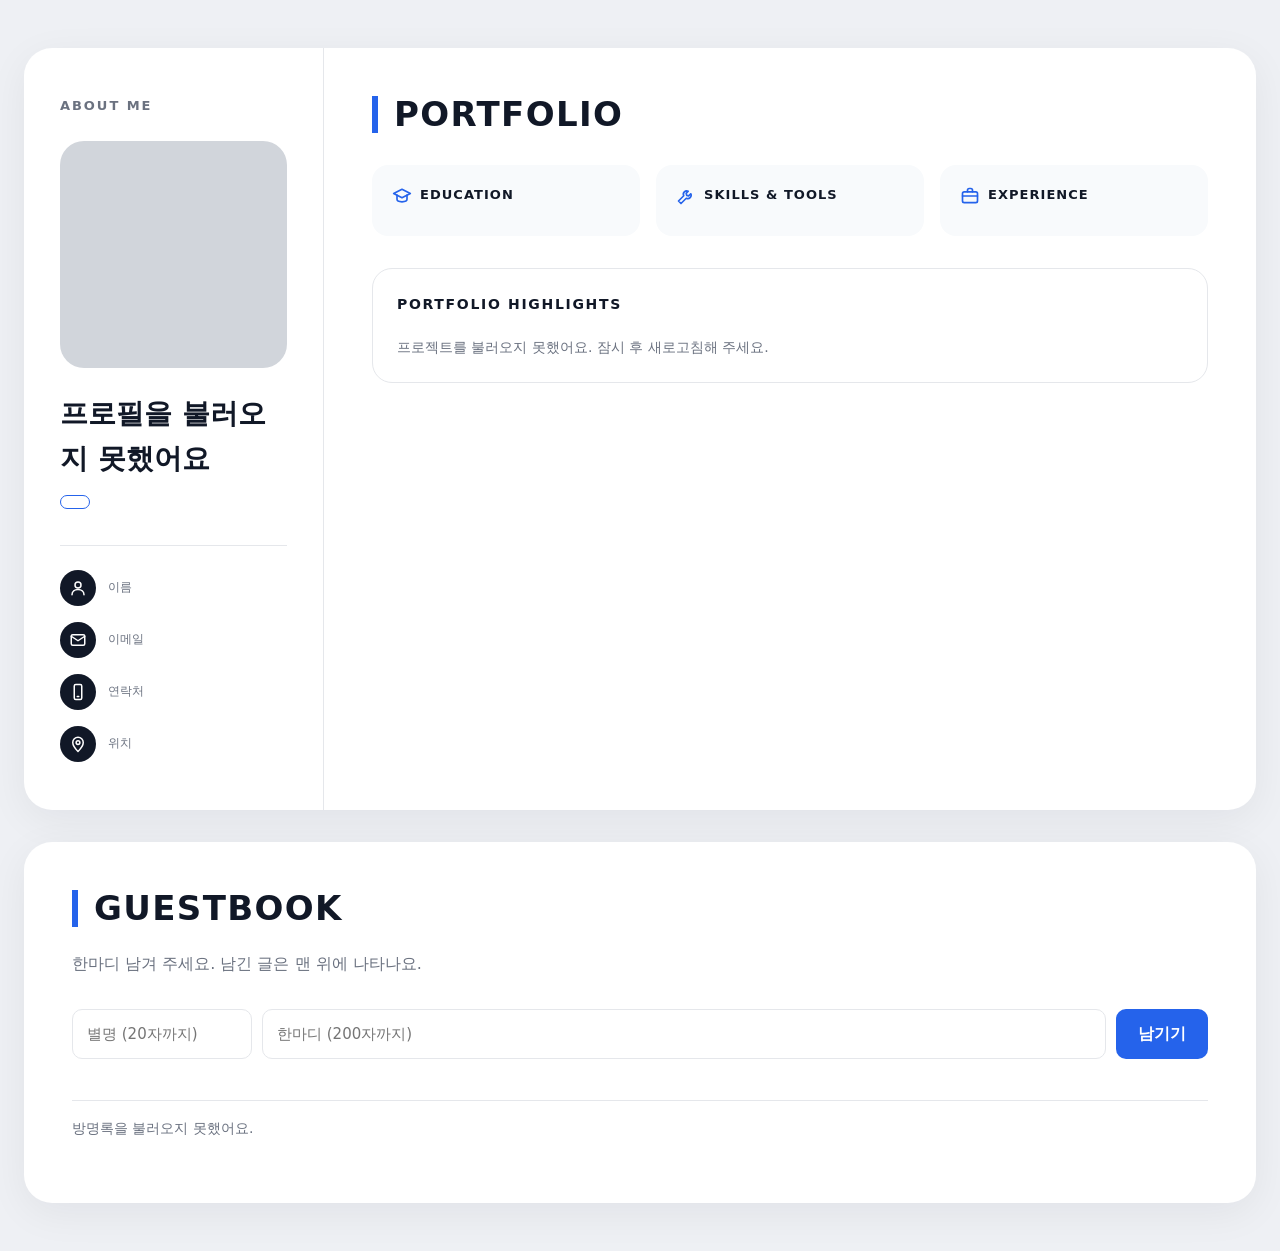
==== index.html @ c87ebfa6 "방문자 화면(index.html, style.css, script.js) 추가 Co-Authored-By: Claude Opus 5.5 <noreply@anthropic.com> " ====
<!doctype html>
<html lang="ko">
<head>
  <meta charset="utf-8">
  <meta name="viewport" content="width=device-width, initial-scale=1">
  <title>포트폴리오</title>
  <link rel="stylesheet" href="style.css">
</head>
<body>
  <main class="page">

    <!-- 흰 큰 카드 -->
    <section class="sheet">

      <!-- 왼쪽: ABOUT ME -->
      <aside class="about">
        <p class="label">ABOUT ME</p>

        <div class="photo" id="photo"></div>

        <h1 class="name" id="name">불러오는 중...</h1>
        <p class="job" id="job"></p>
        <p class="badge" id="badge" hidden></p>

        <ul class="contacts">
          <li>
            <span class="icon-dot">
              <svg viewBox="0 0 24 24"><circle cx="12" cy="8" r="4"/><path d="M4 21c0-4.4 3.6-7 8-7s8 2.6 8 7"/></svg>
            </span>
            <span><small>이름</small><b id="c-name"></b></span>
          </li>
          <li>
            <span class="icon-dot">
              <svg viewBox="0 0 24 24"><rect x="3" y="5" width="18" height="14" rx="2"/><path d="M3 7l9 6 9-6"/></svg>
            </span>
            <span><small>이메일</small><b id="c-email"></b></span>
          </li>
          <li>
            <span class="icon-dot">
              <svg viewBox="0 0 24 24"><rect x="7" y="2" width="10" height="20" rx="2"/><path d="M11 18h2"/></svg>
            </span>
            <span><small>연락처</small><b id="c-phone"></b></span>
          </li>
          <li>
            <span class="icon-dot">
              <svg viewBox="0 0 24 24"><path d="M12 22s7-7.2 7-12a7 7 0 0 0-14 0c0 4.8 7 12 7 12z"/><circle cx="12" cy="10" r="2.5"/></svg>
            </span>
            <span><small>위치</small><b id="c-location"></b></span>
          </li>
        </ul>
      </aside>

      <!-- 오른쪽: PORTFOLIO -->
      <div class="content">
        <h2 class="big-title">PORTFOLIO</h2>

        <p class="headline" id="headline"></p>
        <p class="intro" id="intro"></p>

        <div class="info-grid">
          <div class="info">
            <h3>
              <svg viewBox="0 0 24 24"><path d="M2 9l10-5 10 5-10 5z"/><path d="M6 11v5c0 1.7 2.7 3 6 3s6-1.3 6-3v-5"/></svg>
              EDUCATION
            </h3>
            <p id="education"></p>
          </div>
          <div class="info">
            <h3>
              <svg viewBox="0 0 24 24"><path d="M14.7 6.3a4 4 0 0 0-5.4 5.4L3 18l3 3 6.3-6.3a4 4 0 0 0 5.4-5.4l-2.5 2.5-2.4-.6-.6-2.4z"/></svg>
              SKILLS &amp; TOOLS
            </h3>
            <p id="skills"></p>
          </div>
          <div class="info">
            <h3>
              <svg viewBox="0 0 24 24"><rect x="3" y="7" width="18" height="13" rx="2"/><path d="M9 7V5a2 2 0 0 1 2-2h2a2 2 0 0 1 2 2v2"/><path d="M3 12h18"/></svg>
              EXPERIENCE
            </h3>
            <p id="experience"></p>
          </div>
        </div>

        <div class="highlights">
          <h3 class="box-title">PORTFOLIO HIGHLIGHTS</h3>
          <div class="cards" id="cards">
            <p class="empty">불러오는 중...</p>
          </div>
        </div>

        <blockquote class="quote" id="quote" hidden></blockquote>
      </div>
    </section>

    <!-- 방명록 상자 -->
    <section class="sheet guestbook">
      <h2 class="big-title">GUESTBOOK</h2>
      <p class="intro">한마디 남겨 주세요. 남긴 글은 맨 위에 나타나요.</p>

      <div class="gb-form">
        <input id="gb-nickname" type="text" maxlength="20" placeholder="별명 (20자까지)">
        <input id="gb-message" type="text" maxlength="200" placeholder="한마디 (200자까지)">
        <button type="button" id="gb-submit">남기기</button>
      </div>
      <p class="gb-status" id="gb-status"></p>

      <ul class="gb-list" id="gb-list">
        <li class="empty">불러오는 중...</li>
      </ul>
    </section>

  </main>

  <script src="script.js"></script>
</body>
</html>
---- style.css ----
/* ===== 기본 색과 글꼴 ===== */
:root {
  --bg: #eef0f4;        /* 연회색 바탕 */
  --white: #ffffff;
  --blue: #2563eb;      /* 파란 강조색 */
  --blue-soft: #eaf1ff;
  --text: #111827;
  --gray: #6b7280;
  --line: #e5e7eb;
  --placeholder: #d1d5db;
}

* { box-sizing: border-box; }

body {
  margin: 0;
  background: var(--bg);
  color: var(--text);
  font-family: "Pretendard", "Apple SD Gothic Neo", "Malgun Gothic", system-ui, sans-serif;
  line-height: 1.6;
}

.page {
  max-width: 1280px;
  margin: 0 auto;
  padding: 48px 24px;
}

/* ===== 흰 큰 카드 ===== */
.sheet {
  background: var(--white);
  border-radius: 28px;
  box-shadow: 0 10px 40px rgba(17, 24, 39, 0.06);
  display: grid;
  grid-template-columns: 300px 1fr;
}

/* ===== 왼쪽 ABOUT ME ===== */
.about {
  padding: 48px 36px;
  border-right: 1px solid var(--line);
}

.label {
  margin: 0 0 24px;
  font-size: 13px;
  font-weight: 800;
  letter-spacing: 0.15em;
  color: var(--gray);
}

.photo {
  width: 100%;
  aspect-ratio: 1 / 1;
  border-radius: 24px;
  background: var(--placeholder);   /* 사진이 없을 때 보이는 회색 자리 */
  overflow: hidden;
}

.photo img {
  width: 100%;
  height: 100%;
  object-fit: cover;
  display: block;
}

.name {
  margin: 24px 0 4px;
  font-size: 28px;
  font-weight: 800;
}

.job {
  margin: 0 0 14px;
  color: var(--blue);
  font-weight: 700;
}

.badge {
  display: inline-block;
  margin: 0 0 28px;
  padding: 6px 14px;
  border: 1.5px solid var(--blue);
  border-radius: 999px;
  color: var(--blue);
  font-size: 13px;
  font-weight: 700;
}

.contacts {
  list-style: none;
  margin: 0;
  padding: 24px 0 0;
  border-top: 1px solid var(--line);
  display: grid;
  gap: 16px;
}

.contacts li {
  display: flex;
  align-items: center;
  gap: 12px;
}

.contacts small {
  display: block;
  font-size: 12px;
  color: var(--gray);
}

.contacts b {
  display: block;
  font-size: 14px;
  word-break: break-all;
}

/* 동그란 검정 아이콘 */
.icon-dot {
  flex: none;
  width: 36px;
  height: 36px;
  border-radius: 50%;
  background: var(--text);
  display: grid;
  place-items: center;
}

.icon-dot svg {
  width: 18px;
  height: 18px;
  fill: none;
  stroke: var(--white);
  stroke-width: 2;
  stroke-linecap: round;
  stroke-linejoin: round;
}

/* ===== 오른쪽 PORTFOLIO ===== */
.content {
  padding: 48px 48px 40px;
  min-width: 0;
}

/* 파란 세로 막대가 붙은 큰 제목 */
.big-title {
  margin: 0 0 24px;
  padding-left: 16px;
  border-left: 6px solid var(--blue);
  font-size: 34px;
  font-weight: 900;
  letter-spacing: 0.04em;
  line-height: 1.1;
}

.headline {
  margin: 0 0 12px;
  font-size: 24px;
  font-weight: 800;
  line-height: 1.45;
}

/* 한 줄 소개 안의 이름에 파란 밑줄 */
.headline .hl {
  box-shadow: inset 0 -0.35em 0 rgba(37, 99, 235, 0.25);
  border-bottom: 3px solid var(--blue);
}

.intro {
  margin: 0 0 32px;
  color: var(--gray);
}

/* EDUCATION · SKILLS & TOOLS · EXPERIENCE 세 칸 */
.info-grid {
  display: grid;
  grid-template-columns: repeat(3, 1fr);
  gap: 16px;
  margin-bottom: 32px;
}

.info {
  background: #f8fafc;
  border-radius: 16px;
  padding: 20px;
}

.info h3 {
  display: flex;
  align-items: center;
  gap: 8px;
  margin: 0 0 10px;
  font-size: 13px;
  font-weight: 800;
  letter-spacing: 0.08em;
}

.info h3 svg {
  width: 20px;
  height: 20px;
  fill: none;
  stroke: var(--blue);
  stroke-width: 2;
  stroke-linecap: round;
  stroke-linejoin: round;
}

.info p {
  margin: 0;
  font-size: 14px;
  color: #374151;
  white-space: pre-line;   /* 관리자가 줄을 바꾸면 화면에서도 줄이 바뀜 */
}

/* PORTFOLIO HIGHLIGHTS 상자 */
.highlights {
  border: 1px solid var(--line);
  border-radius: 20px;
  padding: 24px;
}

.box-title {
  margin: 0 0 20px;
  font-size: 14px;
  font-weight: 800;
  letter-spacing: 0.12em;
}

.cards {
  display: grid;
  grid-template-columns: repeat(4, 1fr);
  gap: 16px;
}

/* ===== 포트폴리오 카드 ===== */
.card {
  display: flex;
  flex-direction: column;
  border: 1px solid var(--line);
  border-radius: 16px;
  overflow: hidden;
  background: var(--white);
  transition: transform 0.15s, box-shadow 0.15s;
}

.card:hover {
  transform: translateY(-3px);
  box-shadow: 0 8px 24px rgba(17, 24, 39, 0.08);
}

/* 카드의 누르는 부분 (썸네일 + 글) */
.card-open {
  all: unset;
  display: block;
  flex: 1;
  cursor: pointer;
}

.card-open:disabled { cursor: default; }

.card-open:focus-visible {
  outline: 3px solid var(--blue);
  outline-offset: -3px;
}

/* 브라우저 창 모양 썸네일 */
.thumb {
  display: block;
  background: #f3f4f6;
  border-bottom: 1px solid var(--line);
}

.thumb-bar {
  display: flex;
  gap: 5px;
  padding: 8px 10px;
  background: #e5e7eb;
}

.thumb-bar i {
  width: 8px;
  height: 8px;
  border-radius: 50%;
  background: #9ca3af;
}

.thumb-bar i:nth-child(1) { background: #f87171; }
.thumb-bar i:nth-child(2) { background: #fbbf24; }
.thumb-bar i:nth-child(3) { background: #34d399; }

.thumb-img {
  display: block;
  aspect-ratio: 16 / 10;
  background: var(--placeholder);   /* 썸네일이 없을 때 회색 자리 */
}

.thumb-img img {
  width: 100%;
  height: 100%;
  object-fit: cover;
  display: block;
}

.card-body {
  display: block;
  padding: 14px 16px 6px;
}

.card-meta {
  display: block;
  font-size: 12px;
  font-weight: 800;
  color: var(--blue);
}

.card-title {
  display: block;
  margin: 4px 0 6px;
  font-size: 16px;
  font-weight: 800;
  line-height: 1.35;
}

/* 설명은 두 줄까지만 보이고 나머지는 ... */
.card-desc {
  display: -webkit-box;
  -webkit-line-clamp: 2;
  -webkit-box-orient: vertical;
  overflow: hidden;
  font-size: 13px;
  color: var(--gray);
}

.card-tags {
  display: flex;
  flex-wrap: wrap;
  gap: 6px;
  margin-top: 10px;
}

.tag {
  padding: 3px 9px;
  border-radius: 6px;
  background: #f3f4f6;
  color: #4b5563;
  font-size: 12px;
}

/* 하트 좋아요 버튼 */
.like {
  align-self: flex-start;
  display: inline-flex;
  align-items: center;
  gap: 6px;
  margin: 6px 16px 14px;
  padding: 5px 12px;
  border: 1px solid var(--line);
  border-radius: 999px;
  background: var(--white);
  color: var(--gray);
  font: inherit;
  font-size: 13px;
  cursor: pointer;
}

.like svg {
  width: 16px;
  height: 16px;
  fill: none;
  stroke: currentColor;
  stroke-width: 2;
}

.like:hover { border-color: #f43f5e; color: #f43f5e; }

.like.liked {
  border-color: #fecdd3;
  background: #fff1f2;
  color: #f43f5e;
  cursor: default;
}

.like.liked svg { fill: currentColor; }

/* 맨 아래 기울어진 인용 */
.quote {
  margin: 32px 0 0;
  padding: 20px 24px;
  border-left: 4px solid var(--blue);
  background: var(--blue-soft);
  border-radius: 0 12px 12px 0;
  font-style: italic;
  color: #1f2937;
}

.empty {
  grid-column: 1 / -1;
  margin: 0;
  color: var(--gray);
  font-size: 14px;
}

/* ===== 방명록 상자 ===== */
.guestbook {
  display: block;
  margin-top: 32px;
  padding: 48px;
}

.gb-form {
  display: grid;
  grid-template-columns: 180px 1fr auto;
  gap: 10px;
}

.gb-form input {
  padding: 12px 14px;
  border: 1px solid var(--line);
  border-radius: 10px;
  font: inherit;
  font-size: 15px;
}

.gb-form input:focus {
  outline: none;
  border-color: var(--blue);
}

.gb-form button {
  padding: 12px 22px;
  border: none;
  border-radius: 10px;
  background: var(--blue);
  color: var(--white);
  font: inherit;
  font-weight: 700;
  cursor: pointer;
}

.gb-form button:disabled { opacity: 0.6; cursor: default; }

.gb-status {
  min-height: 1.6em;
  margin: 8px 0 12px;
  font-size: 13px;
  color: #dc2626;
}

.gb-list {
  list-style: none;
  margin: 0;
  padding: 0;
  border-top: 1px solid var(--line);
}

.gb-list li {
  padding: 16px 0;
  border-bottom: 1px solid var(--line);
}

.gb-head {
  display: flex;
  justify-content: space-between;
  gap: 12px;
  margin-bottom: 4px;
}

.gb-nick { font-weight: 800; }

.gb-date {
  flex: none;
  font-size: 12px;
  color: var(--gray);
}

.gb-msg {
  margin: 0;
  color: #374151;
  word-break: break-word;
}

.gb-list .empty { border-bottom: none; }

/* ===== 화면 폭에 따라 바뀌는 부분 ===== */
@media (max-width: 1100px) {
  .cards { grid-template-columns: repeat(2, 1fr); }
}

/* 휴대폰: 모두 한 줄로 쌓기 */
@media (max-width: 820px) {
  .page { padding: 16px; }

  .sheet { grid-template-columns: 1fr; border-radius: 20px; }

  .about {
    padding: 32px 24px;
    border-right: none;
    border-bottom: 1px solid var(--line);
  }

  .photo { max-width: 200px; }

  .content { padding: 32px 24px; }

  .big-title { font-size: 28px; }

  .headline { font-size: 20px; }

  .info-grid { grid-template-columns: 1fr; }

  .highlights { padding: 16px; }

  .guestbook { padding: 32px 24px; margin-top: 16px; }

  .gb-form { grid-template-columns: 1fr; }
}

@media (max-width: 560px) {
  .cards { grid-template-columns: 1fr; }
}
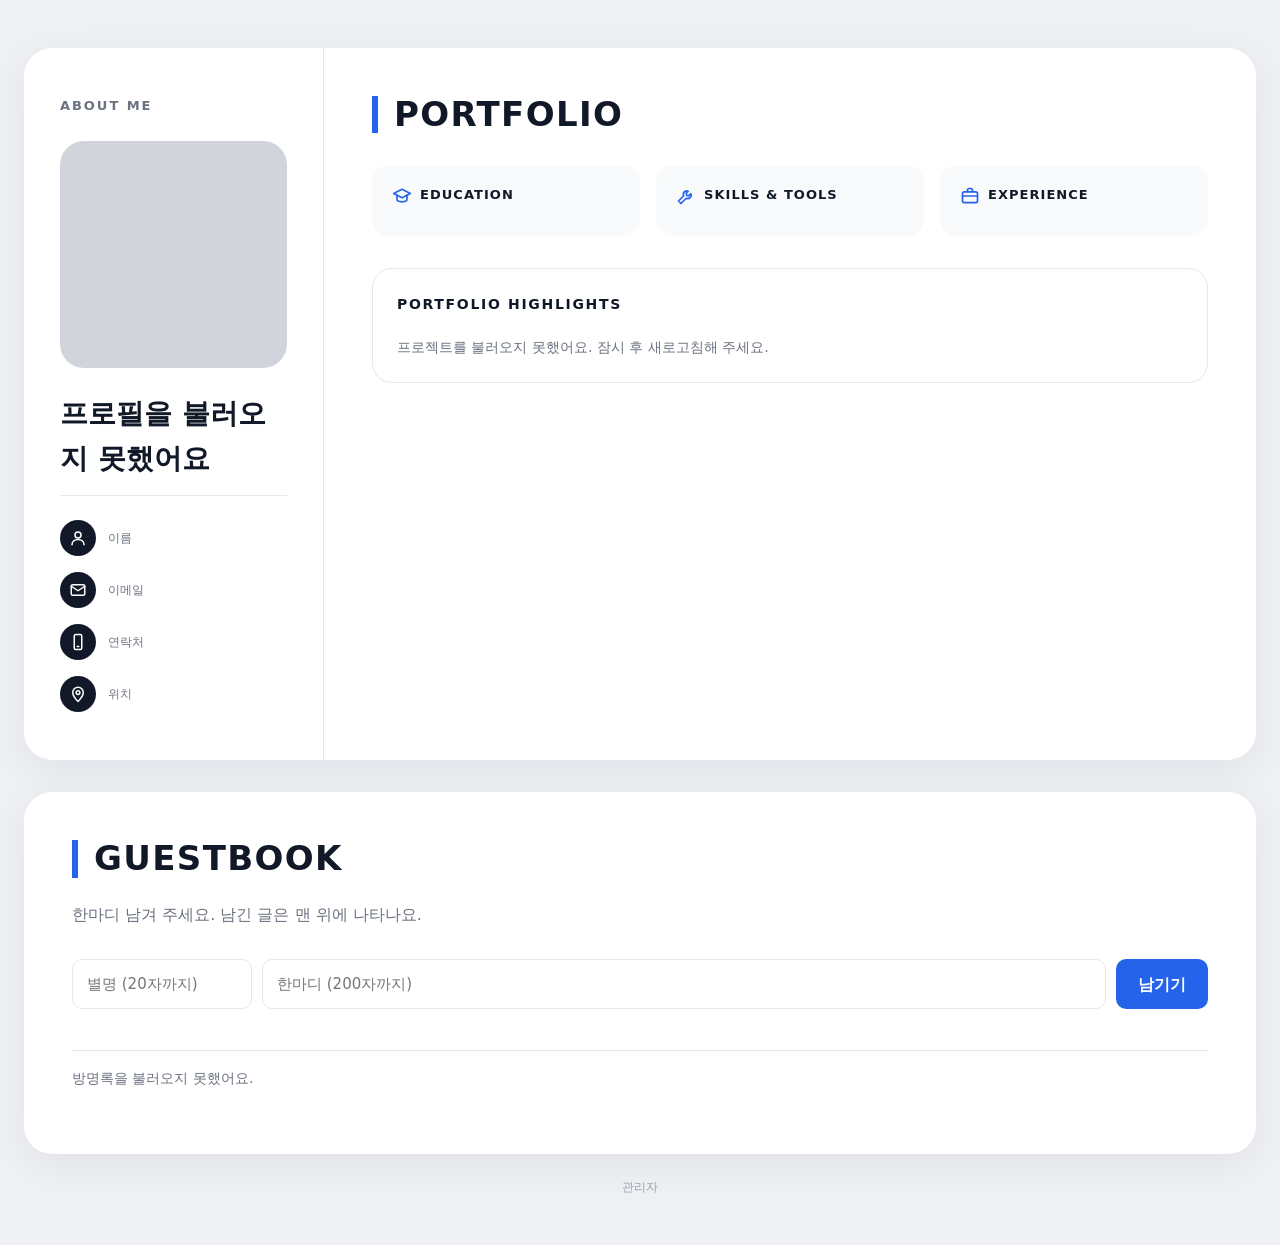
==== commit 1a9fd742: "관리자 화면(admin.html, admin.js) 추가, 방문자 화면에 관리자 링크 추가 Co-Authored-By: Claude Opus 5.5 <noreply@anthropi" ====
--- a/index.html
+++ b/index.html
@@ -109,6 +109,10 @@
       </ul>
     </section>
 
+    <footer class="footer">
+      <a href="admin.html">관리자</a>
+    </footer>
+
   </main>
 
   <script src="script.js"></script>
--- a/style.css
+++ b/style.css
@@ -11,6 +11,9 @@
 }
 
 * { box-sizing: border-box; }
+
+/* hidden으로 숨긴 것은 다른 모양 설정이 있어도 항상 숨긴다 */
+[hidden] { display: none !important; }
 
 body {
   margin: 0;
@@ -480,6 +483,20 @@
 
 .gb-list .empty { border-bottom: none; }
 
+/* ===== 맨 아래 작은 관리자 링크 ===== */
+.footer {
+  margin-top: 24px;
+  text-align: center;
+  font-size: 12px;
+}
+
+.footer a {
+  color: #9ca3af;
+  text-decoration: none;
+}
+
+.footer a:hover { color: var(--blue); }
+
 /* ===== 화면 폭에 따라 바뀌는 부분 ===== */
 @media (max-width: 1100px) {
   .cards { grid-template-columns: repeat(2, 1fr); }
